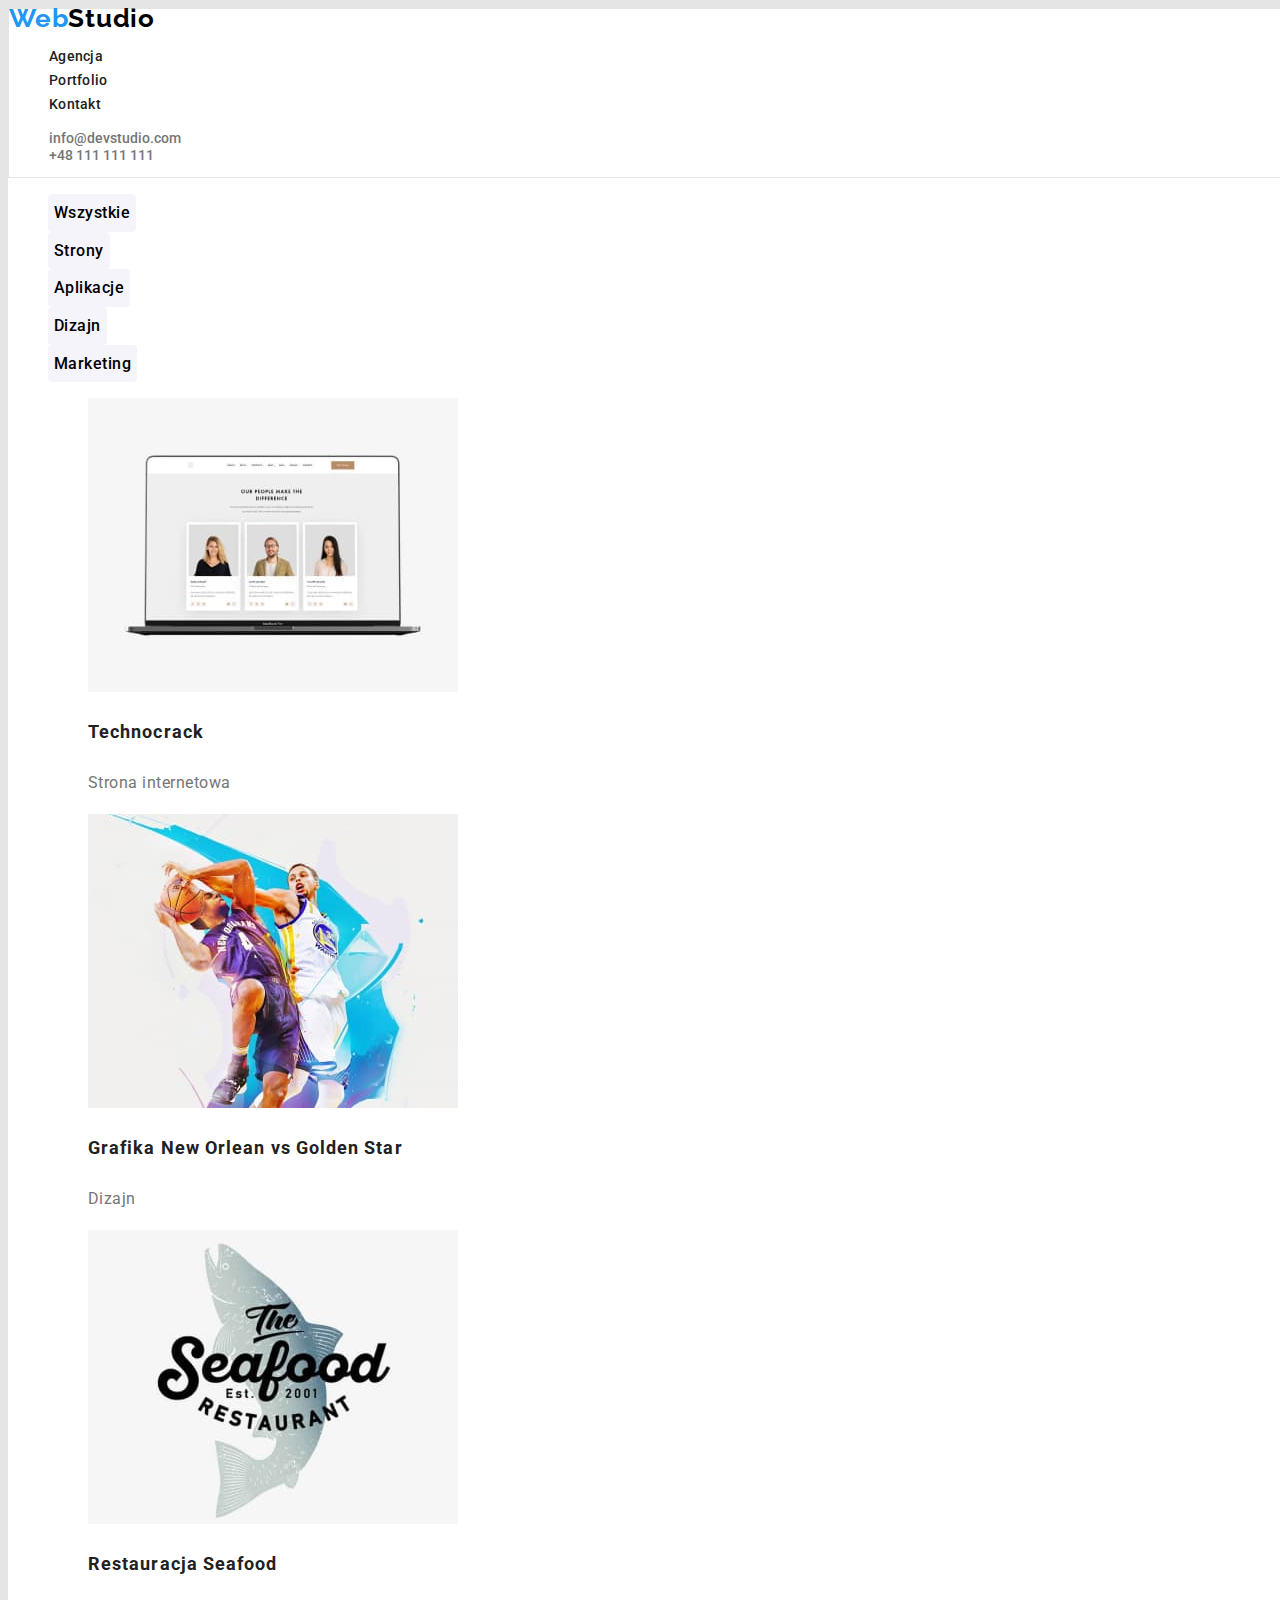
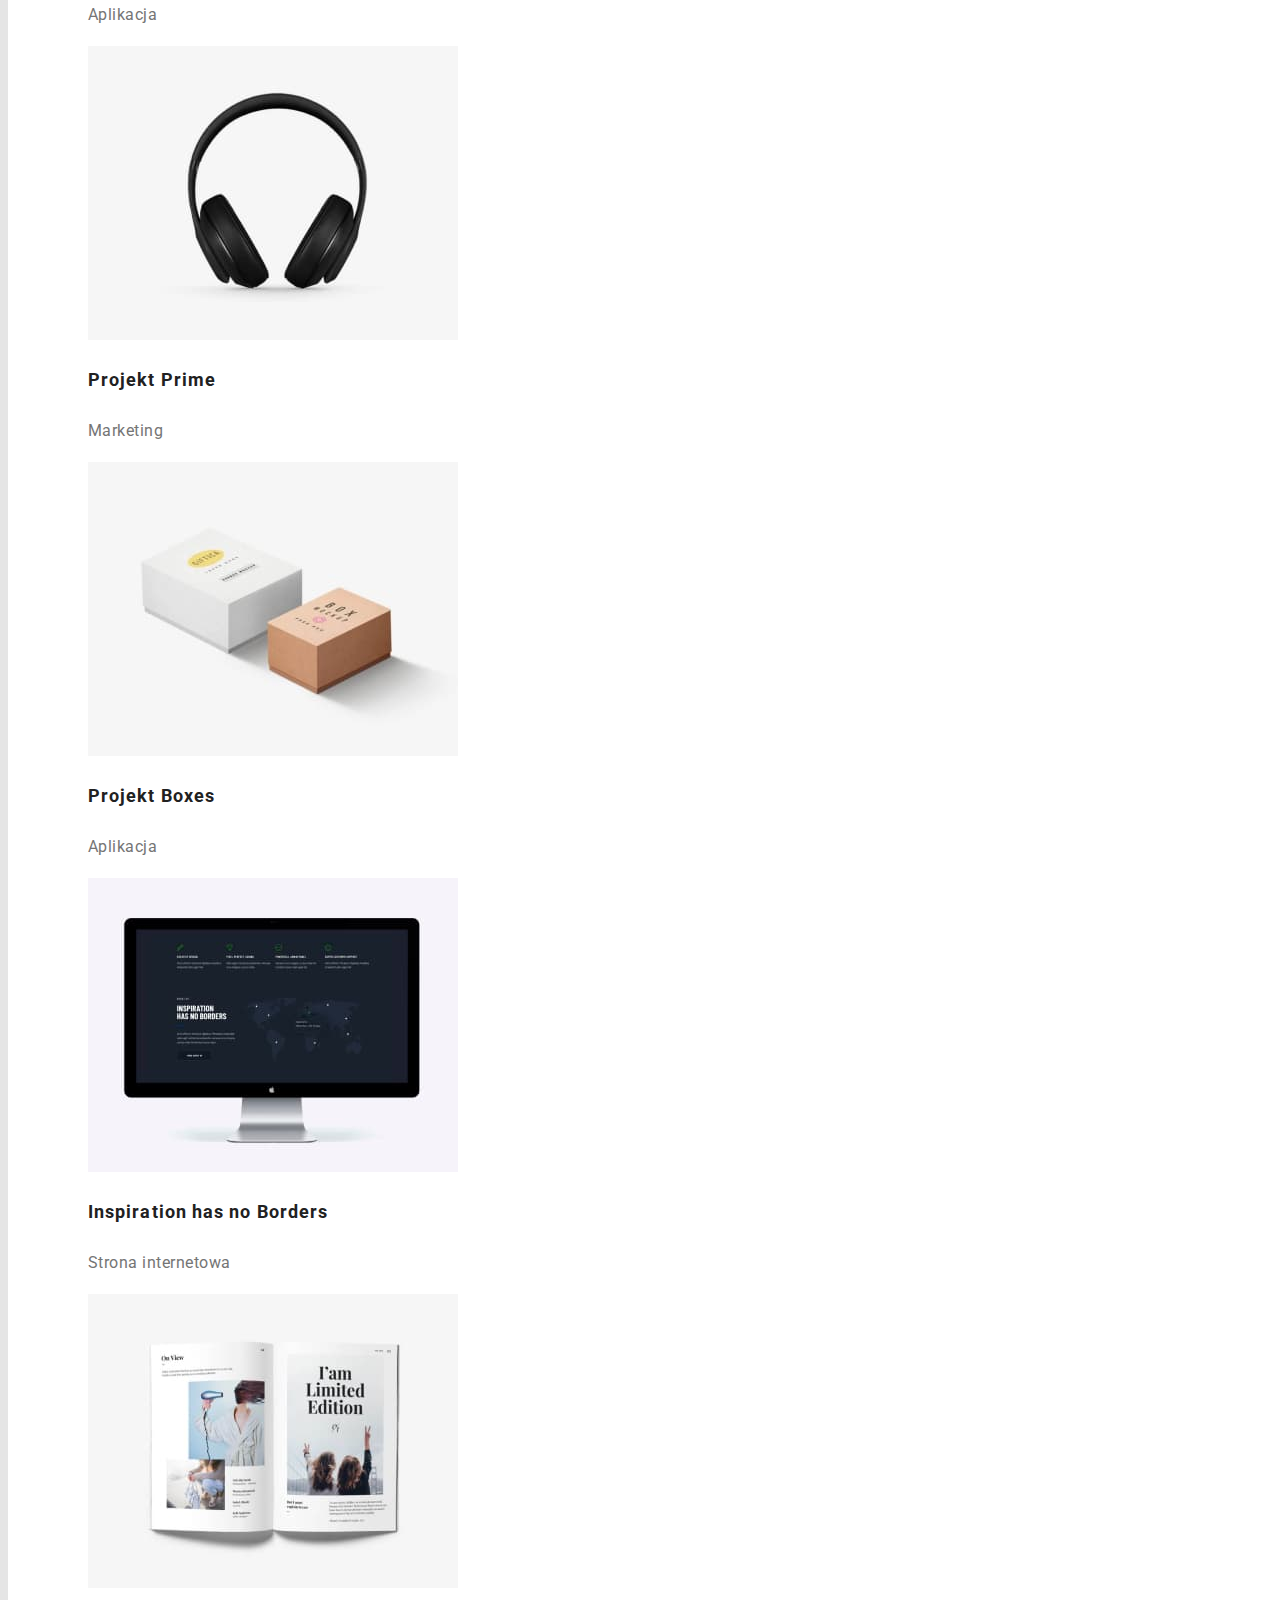
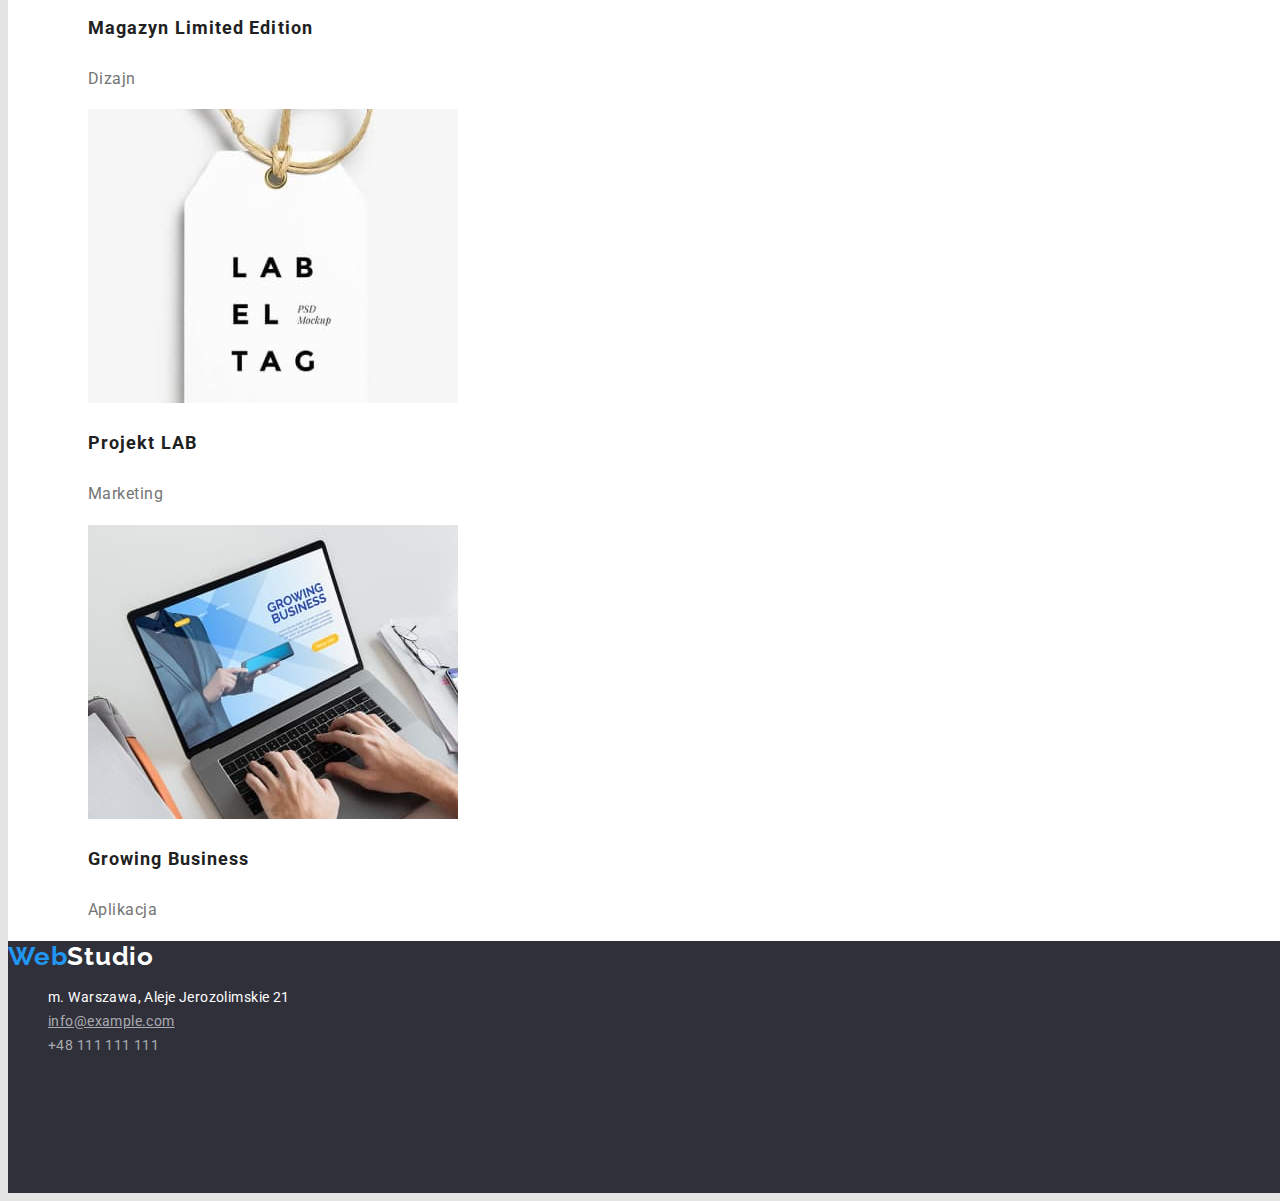
==== portfolio.html @ 2ff3df64 "copied files" ====
<!DOCTYPE html>
<html lang="pl">
  <head>
    <meta charset="UTF-8" />
    <meta http-equiv="X-UA-Compatible" content="IE=edge" />
    <meta name="viewport" content="width=device-width, initial-scale=1.0" />
    <title>Portfolio</title>
    <link rel="stylesheet" href="css/styles.css" />
    <link rel="preconnect" href="https://fonts.googleapis.com" />
    <link rel="preconnect" href="https://fonts.gstatic.com" crossorigin />
    <link
      href="https://fonts.googleapis.com/css2?family=Raleway:wght@700&family=Roboto:wght@400;500;700;900&display=swap"
      rel="stylesheet"
    />

    <body>
      <div class="wrapper">
        <header class="top-nav">
          <a class="logo" href="index.html"><span class="logo-first-letters">Web</span>Studio</a>
          <nav>
            <ul class="menu">
              <li><a href="#">Agencja</a></li>
              <li><a href="#">Portfolio</a></li>
              <li><a href="#">Kontakt</a></li>
            </ul>
          </nav>
          <ul class="contacts">
            <li>
              <a href="mailto:info@devstudio.com" target="_blank">info@devstudio.com</a>
            </li>
            <li>
              <a href="tel:+48111111111" target="_blank">+48 111 111 111</a>
            </li>
          </ul>
        </header>

        <main>
          <section class="container">
            <ul class="buttons-portfolio">
              <li>
                <button class="button-item" type="button">Wszystkie</button>
              </li>
              <li>
                <button class="button-item" type="button">Strony</button>
              </li>
              <li>
                <button class="button-item" type="button">Aplikacje</button>
              </li>
              <li>
                <button class="button-item" type="button">Dizajn</button>
              </li>
              <li>
                <button class="button-item" type="button">Marketing</button>
              </li>
            </ul>

            <ul class="images-portfolio">
              <li>
                <figure>
                  <img src="images/pic1.jpg" width="370" height="294" alt="" />
                  <figcaption class="images-description">
                    <h3>Technocrack</h3>
                    <span>Strona internetowa</span>
                  </figcaption>
                </figure>
              </li>
              <li>
                <figure>
                  <img src="images/pic2.jpg" width="370" height="294" alt="" />
                  <figcaption>
                    <h3>Grafika New Orlean vs Golden Star</h3>
                    <span>Dizajn</span>
                  </figcaption>
                </figure>
              </li>
              <li>
                <figure>
                  <img src="images/pic3.jpg" width="370" height="294" alt="" />
                  <figcaption>
                    <h3>Restauracja Seafood</h3>
                    <span>Aplikacja</span>
                  </figcaption>
                </figure>
              </li>
              <li>
                <figure>
                  <img src="images/pic4.jpg" width="370" height="294" alt="" />
                  <figcaption>
                    <h3>Projekt Prime</h3>
                    <span>Marketing</span>
                  </figcaption>
                </figure>
              </li>
              <li>
                <figure>
                  <img src="images/pic5.jpg" width="370" height="294" alt="" />
                  <figcaption>
                    <h3>Projekt Boxes</h3>
                    <span>Aplikacja</span>
                  </figcaption>
                </figure>
              </li>
              <li>
                <figure>
                  <img src="images/pic6.jpg" width="370" height="294" alt="" />
                  <figcaption>
                    <h3>Inspiration has no Borders</h3>
                    <span>Strona internetowa</span>
                  </figcaption>
                </figure>
              </li>
              <li>
                <figure>
                  <img src="images/pic7.jpg" width="370" height="294" alt="" />
                  <figcaption>
                    <h3>Magazyn Limited Edition</h3>
                    <span>Dizajn</span>
                  </figcaption>
                </figure>
              </li>
              <li>
                <figure>
                  <img src="images/pic8.jpg" width="370" height="294" alt="" />
                  <figcaption>
                    <h3>Projekt LAB</h3>
                    <span>Marketing</span>
                  </figcaption>
                </figure>
              </li>
              <li>
                <figure>
                  <img src="images/pic9.jpg" width="370" height="294" alt="" />
                  <figcaption>
                    <h3>Growing Business</h3>
                    <span>Aplikacja</span>
                  </figcaption>
                </figure>
              </li>
            </ul>
          </section>
          <footer class="footer">
            <a class="logo-footer" href="#"><span class="logo-first-letters">Web</span>Studio</a>

            <address>
              <ul class="footer-address">
                <li class="first-item">
                  <a
                    href="https://www.google.pl/maps/place/al.+Jerozolimskie+21,+00-508+Warszawa/@52.2305286,21.013843,17z/data=!3m1!4b1!4m5!3m4!1s0x471eccf3e52bee23:0xc5163bc7ec8d4437!8m2!3d52.2305286!4d21.0160317
     "
                    target="_blank"
                    >m. Warszawa, Aleje Jerozolimskie 21</a
                  >
                </li>

                <li class="second-item">
                  <a href="mailto:info@example.com" target="_blank">info@example.com</a>
                </li>
                <li class="third-item">
                  <a href="tel:+48111111111" target="_blank">+48 111 111 111</a>
                </li>
              </ul>
            </address>
          </footer>
        </main>
      </div>
    </body>
  </head>
</html>
---- css/styles.css ----
:root {
  --white: #ffffff;
  --bright: #f5f4fa;
  --black: #000000;
  --veryDark: #212121;
  --blue: #2196f3;
  --lightGray: #e5e5e5;
  --gray: #757575;
  --darkGray: #2f303a;
}
body {
  font-family: 'Roboto', sans-serif;
  background-color: var(--lightGray);
  color: var(--veryDark);
}
.wrapper {
  width: 1600px;
  background-color: var(--white);
  margin: auto;
}

.top-nav {
  background-color: var(--white);

  border: 1px solid var(--lightGray);
}
.top-nav > a {
  text-decoration: none;
}

.logo {
  font-family: 'Raleway';
  color: var(--black);
  font-weight: 700;
  font-size: 26px;
  line-height: 0.72;
  letter-spacing: 0.03em;
}
.logo:hover {
  color: var(--blue);
}
.logo-first-letters {
  color: var(--blue);
}

.menu {
  list-style-type: none;

  font-size: 14px;
  font-weight: 500;
  line-height: 1.7;
  letter-spacing: 0.02em;
}

.menu > li > a {
  color: inherit;
  text-decoration: none;
  line-height: 1.17;
}
.menu > li > a:hover {
  color: var(--blue);
}
.menu > li > a:focus {
  color: var(--blue);
}

.contacts {
  list-style-type: none;

  font-size: 14px;
  font-weight: 500;
  color: var(--gray);
}

.contacts > li > a {
  text-decoration: none;
  color: var(--gray);
  line-height: 1.17;
}
.contacts > li > a:hover {
  color: var(--blue);
}
.contacts > li > a:focus {
  color: var(--blue);
}
.big-title {
  width: 1600px;
  height: 600px;

  background: var(--darkGray);
}

.title {
  width: 696px;
  height: 120px;
  color: var(--white);

  font-size: 44px;
  letter-spacing: 6px;
  line-height: 1.36;
}
.button {
  width: 200px;
  height: 50px;

  font-size: 16px;
  line-height: 1.87;

  box-shadow: 0px 4px 4px rgba(0, 0, 0, 0.15);
  border-radius: 4px;
}
.button:hover {
  cursor: pointer;
  background: var(--blue);
}
.button:focus {
  background-color: var(--blue);
}
.description-studio {
  width: 1170px;
}
.description-list {
  list-style-type: none;
  letter-spacing: 0.03em;
}
.description-list > li > h4 {
  font-weight: 700;
  font-size: 14px;
  line-height: 1.14;

  text-transform: uppercase;

  color: var(--veryDark);
}
.description-list > li > p {
  font-size: 14px;
  line-height: 1.7;

  letter-spacing: 0.03em;
  color: var(--gray);
}
.our-job {
  width: 1170px;
}
.small-title {
  font-weight: 700;
  font-size: 36px;
  line-height: 1.16;

  letter-spacing: 0.03em;
}

.images-studio-top {
  list-style-type: none;
}

.team {
  background: var(--bright);
}
.last-title {
  font-weight: 700;
  font-size: 36px;
  line-height: 1.16;

  letter-spacing: 0.03em;
}

.worker-list {
  list-style-type: none;
}

.worker-list h3 {
  font-weight: 500;
  font-size: 16px;
  line-height: 1.18;

  letter-spacing: 0.03em;

  color: var(--darkGray);
}

.worker-list p {
  font-size: 16px;
  line-height: 1.18;

  letter-spacing: 0.03em;

  color: var(--gray);
}

.footer {
  width: 1600px;
  height: 252px;

  background: var(--darkGray);
}

.footer a:hover {
  color: var(--blue);
}

.logo-footer {
  font-family: 'Raleway';
  color: var(--white);
  font-weight: 700;
  font-size: 26px;
  line-height: 1.19;
  letter-spacing: 0.03em;
}
.footer .logo-footer {
  text-decoration: none;
}
.logo-footer:hover {
  color: var(--blue);
}
.logo-footer:focus {
  color: var(--blue);
}
.footer-address {
  list-style-type: none;

  font-size: 14px;

  line-height: 1.7;
}
.footer-address > .first-item > a {
  text-decoration: none;
  color: var(--white);

  font-style: normal;
  letter-spacing: 0.03em;
  line-height: 1.7;
}
.footer-address a:hover {
  /*nie rozumiem dlaczego hover nie stosuje sie wszystkich elementów adresu w stopce*/
  color: var(--blue);
}
.footer-address a:focus {
  /*i tak samo focus*/
  color: var(--blue);
}
.footer-address > .second-item > a {
  text-decoration-line: underline;
  letter-spacing: 0.03em;
  font-style: normal;
  color: rgba(255, 255, 255, 0.6);
  line-height: 1.7;
}
.footer-address a:hover {
  /*muszę tu dopisć kolejny hover bo inaczej nie działa podswietlenie info@example.com*/
  color: var(--blue);
}
.footer-address a:focus {
  color: var(--blue);
}
.footer-address > .third-item > a {
  text-decoration: none;
  font-style: normal;
  color: rgba(255, 255, 255, 0.6);
  letter-spacing: 0.03em;
  line-height: 1.7;
}
.footer-address a:hover {
  /*a bez tego nr tel*/
  color: var(--blue);
}
.footer-address a:focus {
  color: var(--blue);
}
.container {
  width: 1170px;
}

.buttons-portfolio {
  list-style-type: none;
}
.button-item {
  padding: 6px;
  border: none;
  background: var(--bright);
  border-radius: 4px;

  font-family: 'Roboto';

  font-weight: 500;
  font-size: 16px;
  line-height: 1.6;
  letter-spacing: 0.03em;
}
.button-item:hover {
  cursor: pointer;
  background-color: var(--blue);
}
.button-item:focus {
  background-color: var(--blue);
}
.images-portfolio {
  list-style-type: none;
}
.images-portfolio h3 {
  font-weight: 700;
  font-size: 18px;
  line-height: 2;

  letter-spacing: 0.06em;
}

.images-portfolio span {
  font-size: 16px;
  line-height: 1.87;

  letter-spacing: 0.03em;

  color: var(--gray);
}
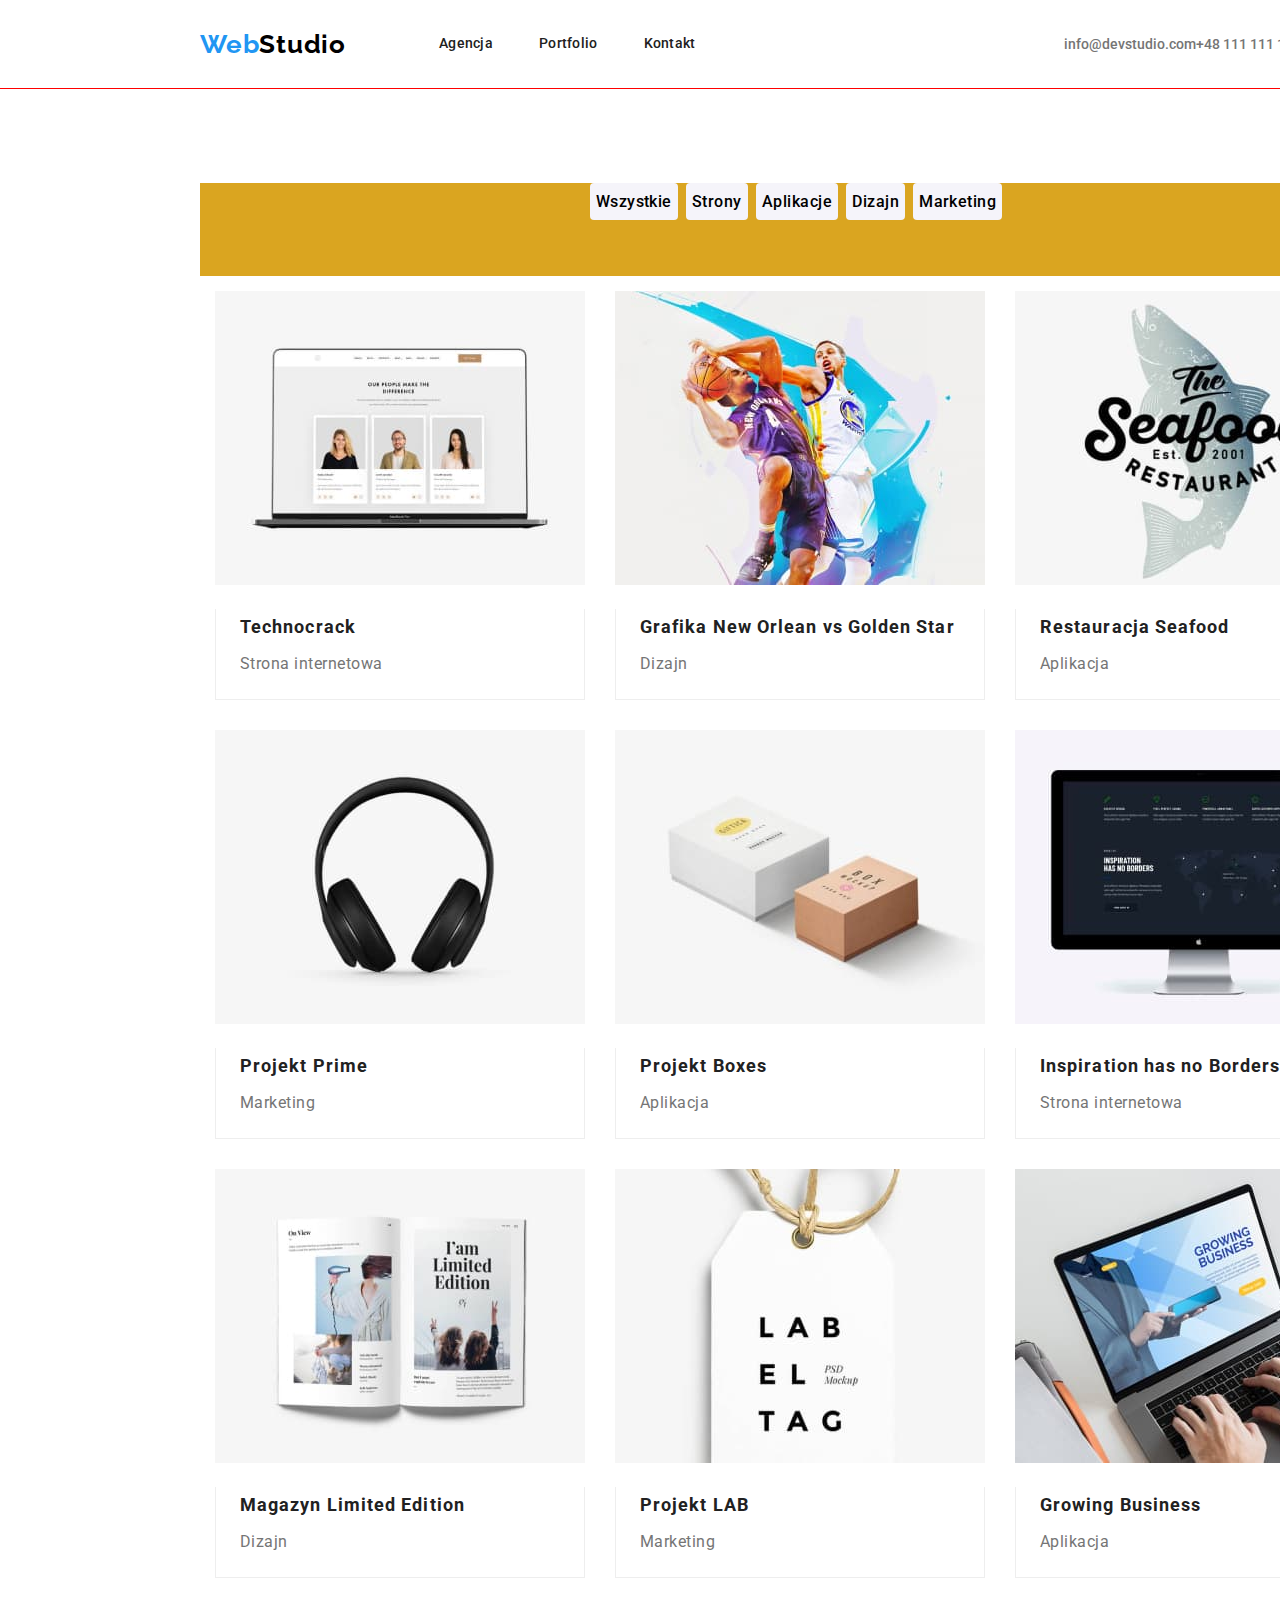
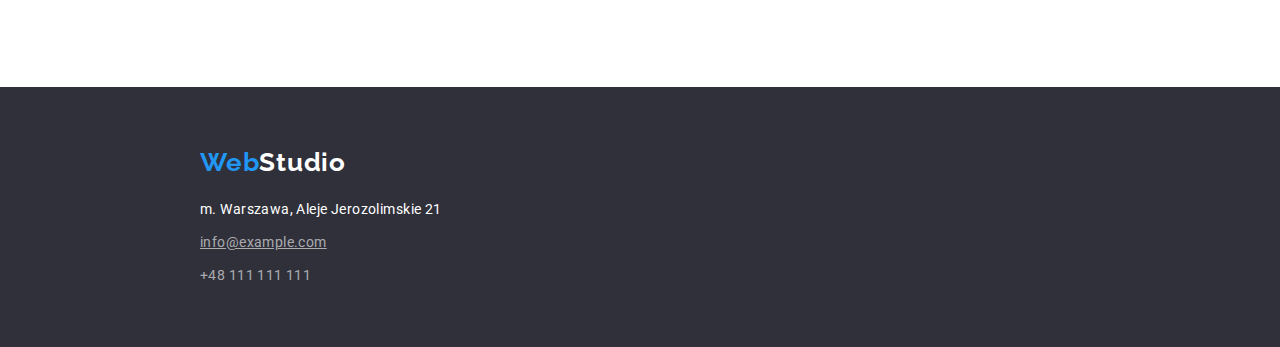
==== commit 72e1225a: "css update" ====
--- a/portfolio.html
+++ b/portfolio.html
@@ -5,6 +5,15 @@
     <meta http-equiv="X-UA-Compatible" content="IE=edge" />
     <meta name="viewport" content="width=device-width, initial-scale=1.0" />
     <title>Portfolio</title>
+    <!--!modern-normalize-->
+    <link
+      rel="stylesheet"
+      href="https://cdnjs.cloudflare.com/ajax/libs/modern-normalize/1.1.0/modern-normalize.min.css"
+      integrity="sha512-wpPYUAdjBVSE4KJnH1VR1HeZfpl1ub8YT/NKx4PuQ5NmX2tKuGu6U/JRp5y+Y8XG2tV+wKQpNHVUX03MfMFn9Q=="
+      crossorigin="anonymous"
+      referrerpolicy="no-referrer"
+    />
+    <!--modern-normalize-->
     <link rel="stylesheet" href="css/styles.css" />
     <link rel="preconnect" href="https://fonts.googleapis.com" />
     <link rel="preconnect" href="https://fonts.gstatic.com" crossorigin />
@@ -16,129 +25,139 @@
     <body>
       <div class="wrapper">
         <header class="top-nav">
-          <a class="logo" href="index.html"><span class="logo-first-letters">Web</span>Studio</a>
-          <nav>
-            <ul class="menu">
-              <li><a href="#">Agencja</a></li>
-              <li><a href="#">Portfolio</a></li>
-              <li><a href="#">Kontakt</a></li>
-            </ul>
-          </nav>
-          <ul class="contacts">
-            <li>
-              <a href="mailto:info@devstudio.com" target="_blank">info@devstudio.com</a>
-            </li>
-            <li>
-              <a href="tel:+48111111111" target="_blank">+48 111 111 111</a>
-            </li>
-          </ul>
+          <div class="container" style="background-color: var(--white)">
+            <div class="top-box">
+              <a class="logo" href="index.html"
+                ><span class="logo-first-letters">Web</span>Studio</a
+              >
+              <nav>
+                <ul class="menu">
+                  <li><a href="#">Agencja</a></li>
+                  <li><a href="#">Portfolio</a></li>
+                  <li><a href="#">Kontakt</a></li>
+                </ul>
+              </nav>
+              <ul class="contacts">
+                <li>
+                  <a href="mailto:info@devstudio.com" target="_blank">info@devstudio.com</a>
+                </li>
+                <li>
+                  <a href="tel:+48111111111" target="_blank">+48 111 111 111</a>
+                </li>
+              </ul>
+            </div>
+          </div>
         </header>
 
         <main>
-          <section class="container">
-            <ul class="buttons-portfolio">
-              <li>
-                <button class="button-item" type="button">Wszystkie</button>
-              </li>
-              <li>
-                <button class="button-item" type="button">Strony</button>
-              </li>
-              <li>
-                <button class="button-item" type="button">Aplikacje</button>
-              </li>
-              <li>
-                <button class="button-item" type="button">Dizajn</button>
-              </li>
-              <li>
-                <button class="button-item" type="button">Marketing</button>
-              </li>
-            </ul>
+          <section class="section">
+            <div class="container">
+              <ul class="buttons-portfolio">
+                <li>
+                  <button class="button-item" type="button">Wszystkie</button>
+                </li>
+                <li>
+                  <button class="button-item" type="button">Strony</button>
+                </li>
+                <li>
+                  <button class="button-item" type="button">Aplikacje</button>
+                </li>
+                <li>
+                  <button class="button-item" type="button">Dizajn</button>
+                </li>
+                <li>
+                  <button class="button-item" type="button">Marketing</button>
+                </li>
+              </ul>
 
-            <ul class="images-portfolio">
-              <li>
-                <figure>
-                  <img src="images/pic1.jpg" width="370" height="294" alt="" />
-                  <figcaption class="images-description">
-                    <h3>Technocrack</h3>
-                    <span>Strona internetowa</span>
-                  </figcaption>
-                </figure>
-              </li>
-              <li>
-                <figure>
-                  <img src="images/pic2.jpg" width="370" height="294" alt="" />
-                  <figcaption>
-                    <h3>Grafika New Orlean vs Golden Star</h3>
-                    <span>Dizajn</span>
-                  </figcaption>
-                </figure>
-              </li>
-              <li>
-                <figure>
-                  <img src="images/pic3.jpg" width="370" height="294" alt="" />
-                  <figcaption>
-                    <h3>Restauracja Seafood</h3>
-                    <span>Aplikacja</span>
-                  </figcaption>
-                </figure>
-              </li>
-              <li>
-                <figure>
-                  <img src="images/pic4.jpg" width="370" height="294" alt="" />
-                  <figcaption>
-                    <h3>Projekt Prime</h3>
-                    <span>Marketing</span>
-                  </figcaption>
-                </figure>
-              </li>
-              <li>
-                <figure>
-                  <img src="images/pic5.jpg" width="370" height="294" alt="" />
-                  <figcaption>
-                    <h3>Projekt Boxes</h3>
-                    <span>Aplikacja</span>
-                  </figcaption>
-                </figure>
-              </li>
-              <li>
-                <figure>
-                  <img src="images/pic6.jpg" width="370" height="294" alt="" />
-                  <figcaption>
-                    <h3>Inspiration has no Borders</h3>
-                    <span>Strona internetowa</span>
-                  </figcaption>
-                </figure>
-              </li>
-              <li>
-                <figure>
-                  <img src="images/pic7.jpg" width="370" height="294" alt="" />
-                  <figcaption>
-                    <h3>Magazyn Limited Edition</h3>
-                    <span>Dizajn</span>
-                  </figcaption>
-                </figure>
-              </li>
-              <li>
-                <figure>
-                  <img src="images/pic8.jpg" width="370" height="294" alt="" />
-                  <figcaption>
-                    <h3>Projekt LAB</h3>
-                    <span>Marketing</span>
-                  </figcaption>
-                </figure>
-              </li>
-              <li>
-                <figure>
-                  <img src="images/pic9.jpg" width="370" height="294" alt="" />
-                  <figcaption>
-                    <h3>Growing Business</h3>
-                    <span>Aplikacja</span>
-                  </figcaption>
-                </figure>
-              </li>
-            </ul>
+              <ul class="images-portfolio">
+                <li class="portfolio-item">
+                  <figure>
+                    <img src="images/pic1.jpg" width="370" height="294" alt="" />
+                    <figcaption class="images-description">
+                      <h3>Technocrack</h3>
+                      <span>Strona internetowa</span>
+                    </figcaption>
+                  </figure>
+                </li>
+                <li class="portfolio-item">
+                  <figure>
+                    <img src="images/pic2.jpg" width="370" height="294" alt="" />
+                    <figcaption class="images-description">
+                      <h3>Grafika New Orlean vs Golden Star</h3>
+                      <span>Dizajn</span>
+                    </figcaption>
+                  </figure>
+                </li>
+                <li class="portfolio-item">
+                  <figure>
+                    <img src="images/pic3.jpg" width="370" height="294" alt="" />
+                    <figcaption class="images-description">
+                      <h3>Restauracja Seafood</h3>
+                      <span>Aplikacja</span>
+                    </figcaption>
+                  </figure>
+                </li>
+                <li class="portfolio-item">
+                  <figure>
+                    <img src="images/pic4.jpg" width="370" height="294" alt="" />
+                    <figcaption class="images-description">
+                      <h3>Projekt Prime</h3>
+                      <span>Marketing</span>
+                    </figcaption>
+                  </figure>
+                </li>
+                <li class="portfolio-item">
+                  <figure>
+                    <img src="images/pic5.jpg" width="370" height="294" alt="" />
+                    <figcaption class="images-description">
+                      <h3>Projekt Boxes</h3>
+                      <span>Aplikacja</span>
+                    </figcaption>
+                  </figure>
+                </li>
+                <li class="portfolio-item">
+                  <figure>
+                    <img src="images/pic6.jpg" width="370" height="294" alt="" />
+                    <figcaption class="images-description">
+                      <h3>Inspiration has no Borders</h3>
+                      <span>Strona internetowa</span>
+                    </figcaption>
+                  </figure>
+                </li>
+                <li class="portfolio-item">
+                  <figure>
+                    <img src="images/pic7.jpg" width="370" height="294" alt="" />
+                    <figcaption class="images-description">
+                      <h3>Magazyn Limited Edition</h3>
+                      <span>Dizajn</span>
+                    </figcaption>
+                  </figure>
+                </li>
+                <li class="portfolio-item">
+                  <figure>
+                    <img src="images/pic8.jpg" width="370" height="294" alt="" />
+                    <figcaption class="images-description">
+                      <h3>Projekt LAB</h3>
+                      <span>Marketing</span>
+                    </figcaption>
+                  </figure>
+                </li>
+                <li class="portfolio-item">
+                  <figure>
+                    <img src="images/pic9.jpg" width="370" height="294" alt="" />
+                    <figcaption class="images-description">
+                      <h3>Growing Business</h3>
+                      <span>Aplikacja</span>
+                    </figcaption>
+                  </figure>
+                </li>
+              </ul>
+            </div>
           </section>
-          <footer class="footer">
+        </main>
+        <footer class="footer">
+          <div class="container" style="background-color: var(--darkGray)">
             <a class="logo-footer" href="#"><span class="logo-first-letters">Web</span>Studio</a>
 
             <address>
@@ -160,8 +179,8 @@
                 </li>
               </ul>
             </address>
-          </footer>
-        </main>
+          </div>
+        </footer>
       </div>
     </body>
   </head>
--- a/css/styles.css
+++ b/css/styles.css
@@ -1,3 +1,9 @@
+* {
+  margin: 0;
+  padding: 0;
+  box-sizing: border-box;
+}
+
 :root {
   --white: #ffffff;
   --bright: #f5f4fa;
@@ -18,13 +24,25 @@
   background-color: var(--white);
   margin: auto;
 }
-
+.container {
+  width: 1200px;
+  margin: auto;
+  background-color: goldenrod;
+}
+.section {
+  padding-top: 94px;
+  padding-bottom: 94px;
+}
 .top-nav {
   background-color: var(--white);
 
-  border: 1px solid var(--lightGray);
-}
-.top-nav > a {
+  border-bottom: 1px solid red; /*zmienic kolor*/
+  width: 1600px;
+}
+.top-box {
+  display: flex;
+}
+.container a {
   text-decoration: none;
 }
 
@@ -35,6 +53,8 @@
   font-size: 26px;
   line-height: 0.72;
   letter-spacing: 0.03em;
+  display: flex;
+  align-items: center;
 }
 .logo:hover {
   color: var(--blue);
@@ -45,13 +65,19 @@
 
 .menu {
   list-style-type: none;
-
+  padding-top: 32px;
+  padding-bottom: 32px;
   font-size: 14px;
   font-weight: 500;
   line-height: 1.7;
   letter-spacing: 0.02em;
-}
-
+  display: flex;
+  width: 254px;
+  margin-left: 93px;
+}
+.menu li {
+  margin-right: 46px;
+}
 .menu > li > a {
   color: inherit;
   text-decoration: none;
@@ -66,10 +92,16 @@
 
 .contacts {
   list-style-type: none;
-
+  display: flex;
+  margin-left: 371px;
   font-size: 14px;
   font-weight: 500;
   color: var(--gray);
+  align-items: center;
+}
+
+.list-item-address:first-child {
+  margin-right: 50px;
 }
 
 .contacts > li > a {
@@ -86,8 +118,12 @@
 .big-title {
   width: 1600px;
   height: 600px;
-
+  display: flex;
   background: var(--darkGray);
+  align-items: center;
+  justify-content: center;
+  flex-direction: column;
+  text-align: center;
 }
 
 .title {
@@ -101,8 +137,8 @@
 }
 .button {
   width: 200px;
-  height: 50px;
-
+  padding: 10px 41px 10px 42px;
+  margin-top: 30px;
   font-size: 16px;
   line-height: 1.87;
 
@@ -116,44 +152,62 @@
 .button:focus {
   background-color: var(--blue);
 }
-.description-studio {
+
+.description-list {
+  list-style-type: none;
+  letter-spacing: 0.03em;
+  display: flex;
+
   width: 1170px;
-}
-.description-list {
-  list-style-type: none;
-  letter-spacing: 0.03em;
-}
-.description-list > li > h4 {
+
+  margin-left: 215px;
+  padding: 0;
+}
+.description-list li {
+  width: 270px;
+  margin-right: 30px;
+}
+
+.description-list h4 {
   font-weight: 700;
   font-size: 14px;
   line-height: 1.14;
-
+  width: 270px;
   text-transform: uppercase;
-
+  margin-top: 0;
   color: var(--veryDark);
 }
-.description-list > li > p {
+
+.description-list p {
   font-size: 14px;
   line-height: 1.7;
-
+  margin-top: 10px;
   letter-spacing: 0.03em;
   color: var(--gray);
 }
-.our-job {
-  width: 1170px;
-}
+
 .small-title {
   font-weight: 700;
   font-size: 36px;
   line-height: 1.16;
-
-  letter-spacing: 0.03em;
+  text-align: left;
+  letter-spacing: 0.03em;
+
+  margin-left: 624px;
 }
 
 .images-studio-top {
   list-style-type: none;
-}
-
+  display: flex;
+  margin-top: 50px;
+  margin-left: 215px;
+
+  width: 1170px;
+  padding: 0;
+}
+.images-studio-top li {
+  padding-right: 30px;
+}
 .team {
   background: var(--bright);
 }
@@ -163,36 +217,48 @@
   line-height: 1.16;
 
   letter-spacing: 0.03em;
+
+  text-align: center;
 }
 
 .worker-list {
   list-style-type: none;
-}
-
+  margin-top: 50px;
+  display: flex;
+  padding-left: 0px;
+  justify-content: space-between;
+}
+.list-item {
+  background-color: var(--white);
+  border-bottom-right-radius: 4px;
+  border-bottom-left-radius: 4px;
+  box-shadow: 0px 2px 2px rgba(0, 0, 0, 0.2); /*dopracować cien*/
+}
 .worker-list h3 {
   font-weight: 500;
   font-size: 16px;
   line-height: 1.18;
-
-  letter-spacing: 0.03em;
-
+  margin-top: 30px;
+  letter-spacing: 0.03em;
+  text-align: center;
   color: var(--darkGray);
 }
 
 .worker-list p {
   font-size: 16px;
   line-height: 1.18;
-
-  letter-spacing: 0.03em;
-
+  margin-top: 10px;
+  letter-spacing: 0.03em;
+  text-align: center;
   color: var(--gray);
+  padding-bottom: 30px;
 }
 
 .footer {
   width: 1600px;
-  height: 252px;
 
   background: var(--darkGray);
+  margin: 0 auto;
 }
 
 .footer a:hover {
@@ -206,6 +272,9 @@
   font-size: 26px;
   line-height: 1.19;
   letter-spacing: 0.03em;
+  padding-top: 60px;
+  display: inline-block;
+  /*ustawic padding top*/
 }
 .footer .logo-footer {
   text-decoration: none;
@@ -218,10 +287,17 @@
 }
 .footer-address {
   list-style-type: none;
-
+  padding-left: 0px;
   font-size: 14px;
-
-  line-height: 1.7;
+  margin-top: 20px;
+  line-height: 1.7;
+  padding-bottom: 60px;
+}
+.footer-address .first-item {
+  margin-bottom: 9px;
+}
+.footer-address .second-item {
+  margin-bottom: 9px;
 }
 .footer-address > .first-item > a {
   text-decoration: none;
@@ -253,6 +329,7 @@
 .footer-address a:focus {
   color: var(--blue);
 }
+
 .footer-address > .third-item > a {
   text-decoration: none;
   font-style: normal;
@@ -267,19 +344,18 @@
 .footer-address a:focus {
   color: var(--blue);
 }
-.container {
-  width: 1170px;
-}
 
 .buttons-portfolio {
   list-style-type: none;
+  display: flex;
+  justify-content: center;
 }
 .button-item {
   padding: 6px;
   border: none;
   background: var(--bright);
   border-radius: 4px;
-
+  margin-right: 8px;
   font-family: 'Roboto';
 
   font-weight: 500;
@@ -296,20 +372,37 @@
 }
 .images-portfolio {
   list-style-type: none;
+  margin-top: 56px;
+
+  display: flex;
+  flex-wrap: wrap;
+  gap: 30px;
+  padding: 15px;
+
+  background-color: white;
+}
+.portfolio-item {
+  border-bottom: 1px solid #eeeeee;
 }
 .images-portfolio h3 {
   font-weight: 700;
   font-size: 18px;
   line-height: 2;
-
+  margin-top: 20px;
   letter-spacing: 0.06em;
 }
 
 .images-portfolio span {
   font-size: 16px;
   line-height: 1.87;
-
-  letter-spacing: 0.03em;
-
+  padding-bottom: 20px;
+  margin-top: 4px;
+  letter-spacing: 0.03em;
+  display: inline-block;
   color: var(--gray);
 }
+.images-description {
+  border-right: 1px solid #eeeeee;
+  border-left: 1px solid #eeeeee;
+  padding-left: 24px;
+}
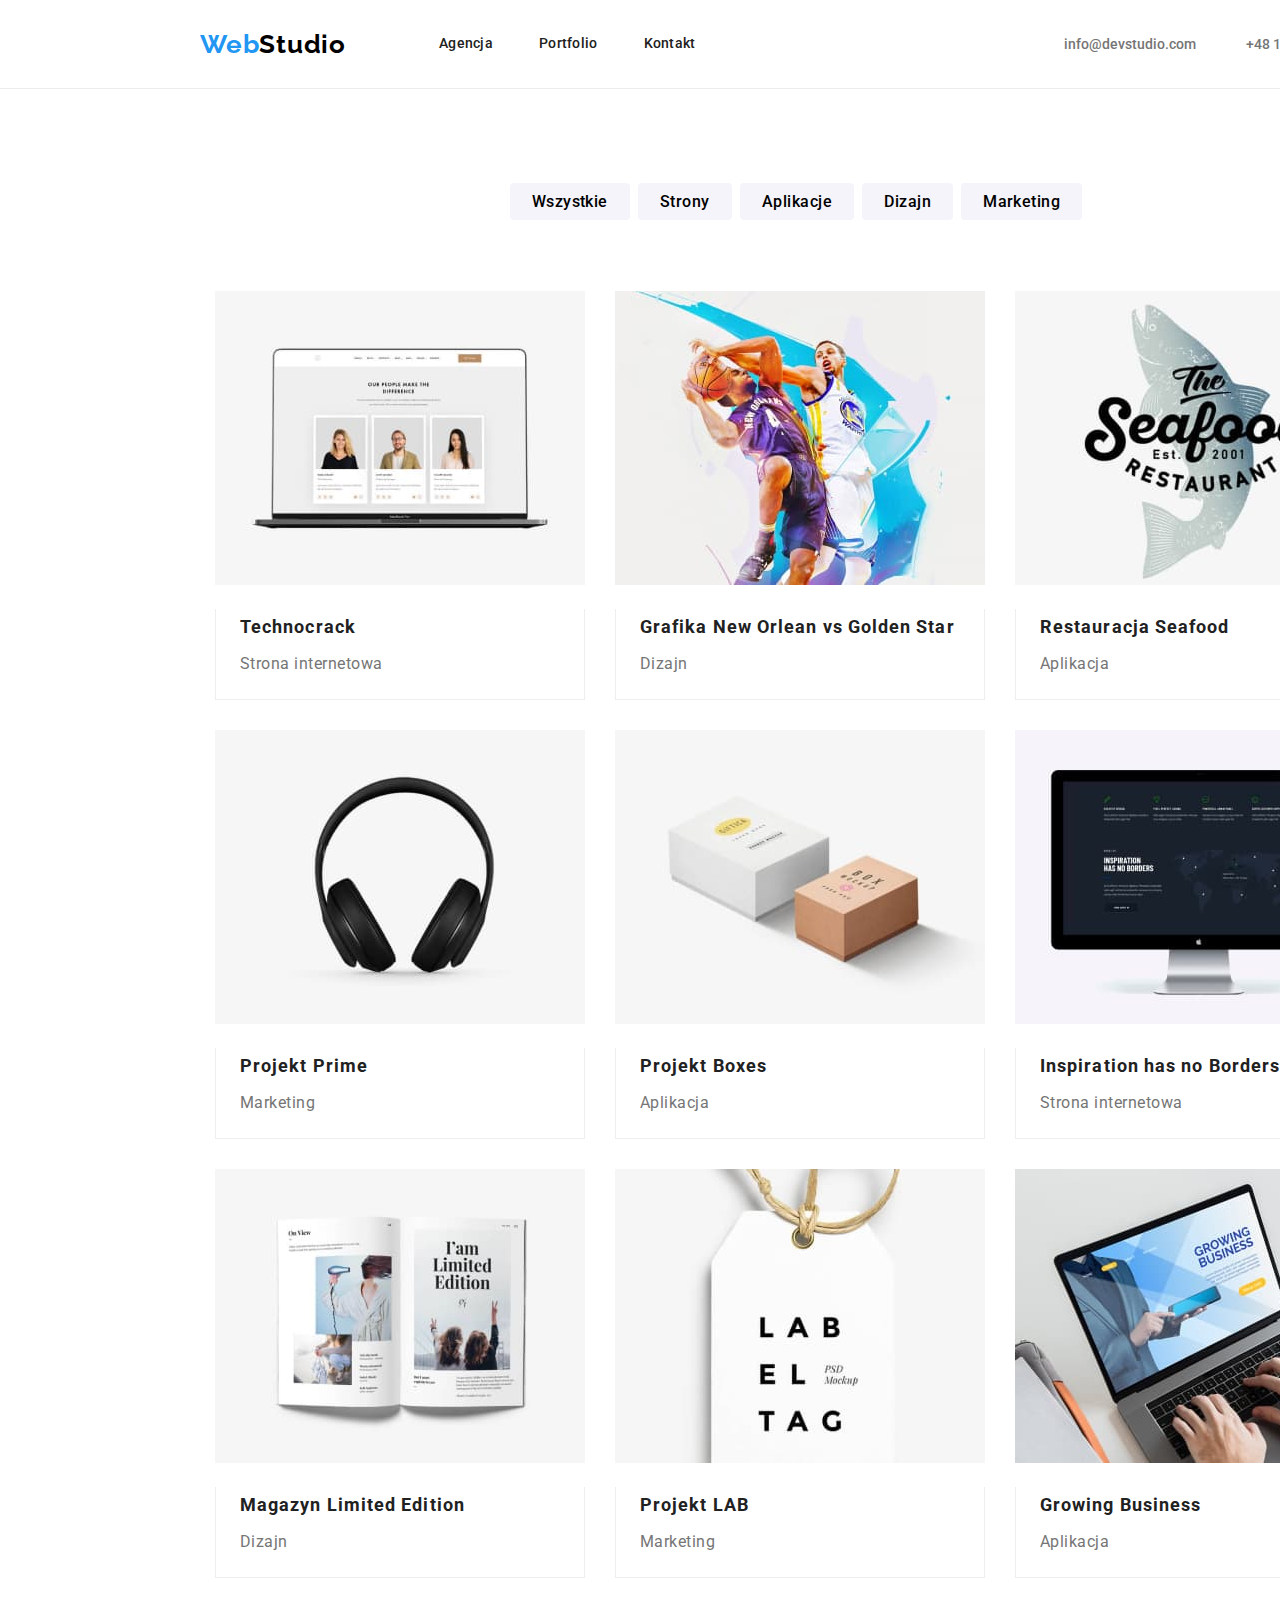
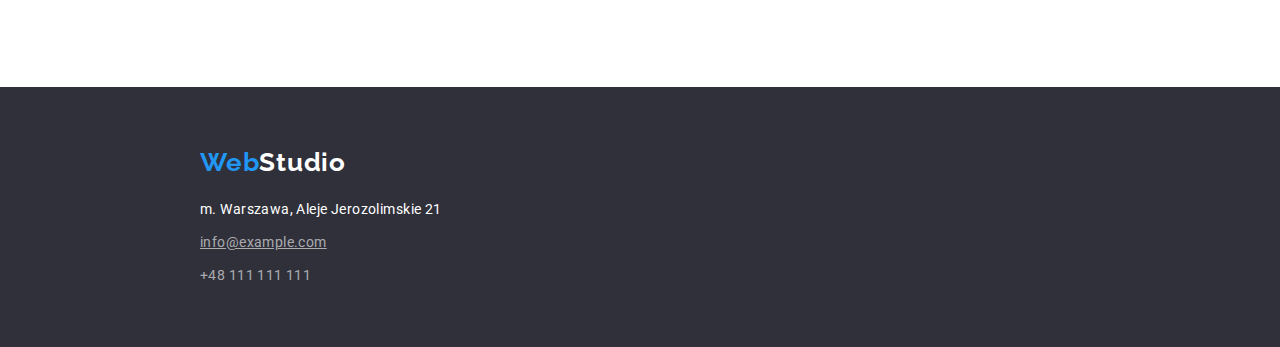
==== commit 46743656: "css update" ====
--- a/portfolio.html
+++ b/portfolio.html
@@ -38,10 +38,10 @@
                 </ul>
               </nav>
               <ul class="contacts">
-                <li>
+                <li class="list-item-address">
                   <a href="mailto:info@devstudio.com" target="_blank">info@devstudio.com</a>
                 </li>
-                <li>
+                <li class="list-item-address">
                   <a href="tel:+48111111111" target="_blank">+48 111 111 111</a>
                 </li>
               </ul>
--- a/css/styles.css
+++ b/css/styles.css
@@ -13,6 +13,7 @@
   --lightGray: #e5e5e5;
   --gray: #757575;
   --darkGray: #2f303a;
+  --whiteGray: #ececec;
 }
 body {
   font-family: 'Roboto', sans-serif;
@@ -27,7 +28,6 @@
 .container {
   width: 1200px;
   margin: auto;
-  background-color: goldenrod;
 }
 .section {
   padding-top: 94px;
@@ -36,7 +36,7 @@
 .top-nav {
   background-color: var(--white);
 
-  border-bottom: 1px solid red; /*zmienic kolor*/
+  border-bottom: 1px solid var(--whiteGray); /*zmienic kolor*/
   width: 1600px;
 }
 .top-box {
@@ -351,7 +351,7 @@
   justify-content: center;
 }
 .button-item {
-  padding: 6px;
+  padding: 6px 22px;
   border: none;
   background: var(--bright);
   border-radius: 4px;
@@ -381,9 +381,7 @@
 
   background-color: white;
 }
-.portfolio-item {
-  border-bottom: 1px solid #eeeeee;
-}
+
 .images-portfolio h3 {
   font-weight: 700;
   font-size: 18px;
@@ -405,4 +403,5 @@
   border-right: 1px solid #eeeeee;
   border-left: 1px solid #eeeeee;
   padding-left: 24px;
-}
+  border-bottom: 1px solid #eeeeee;
+}
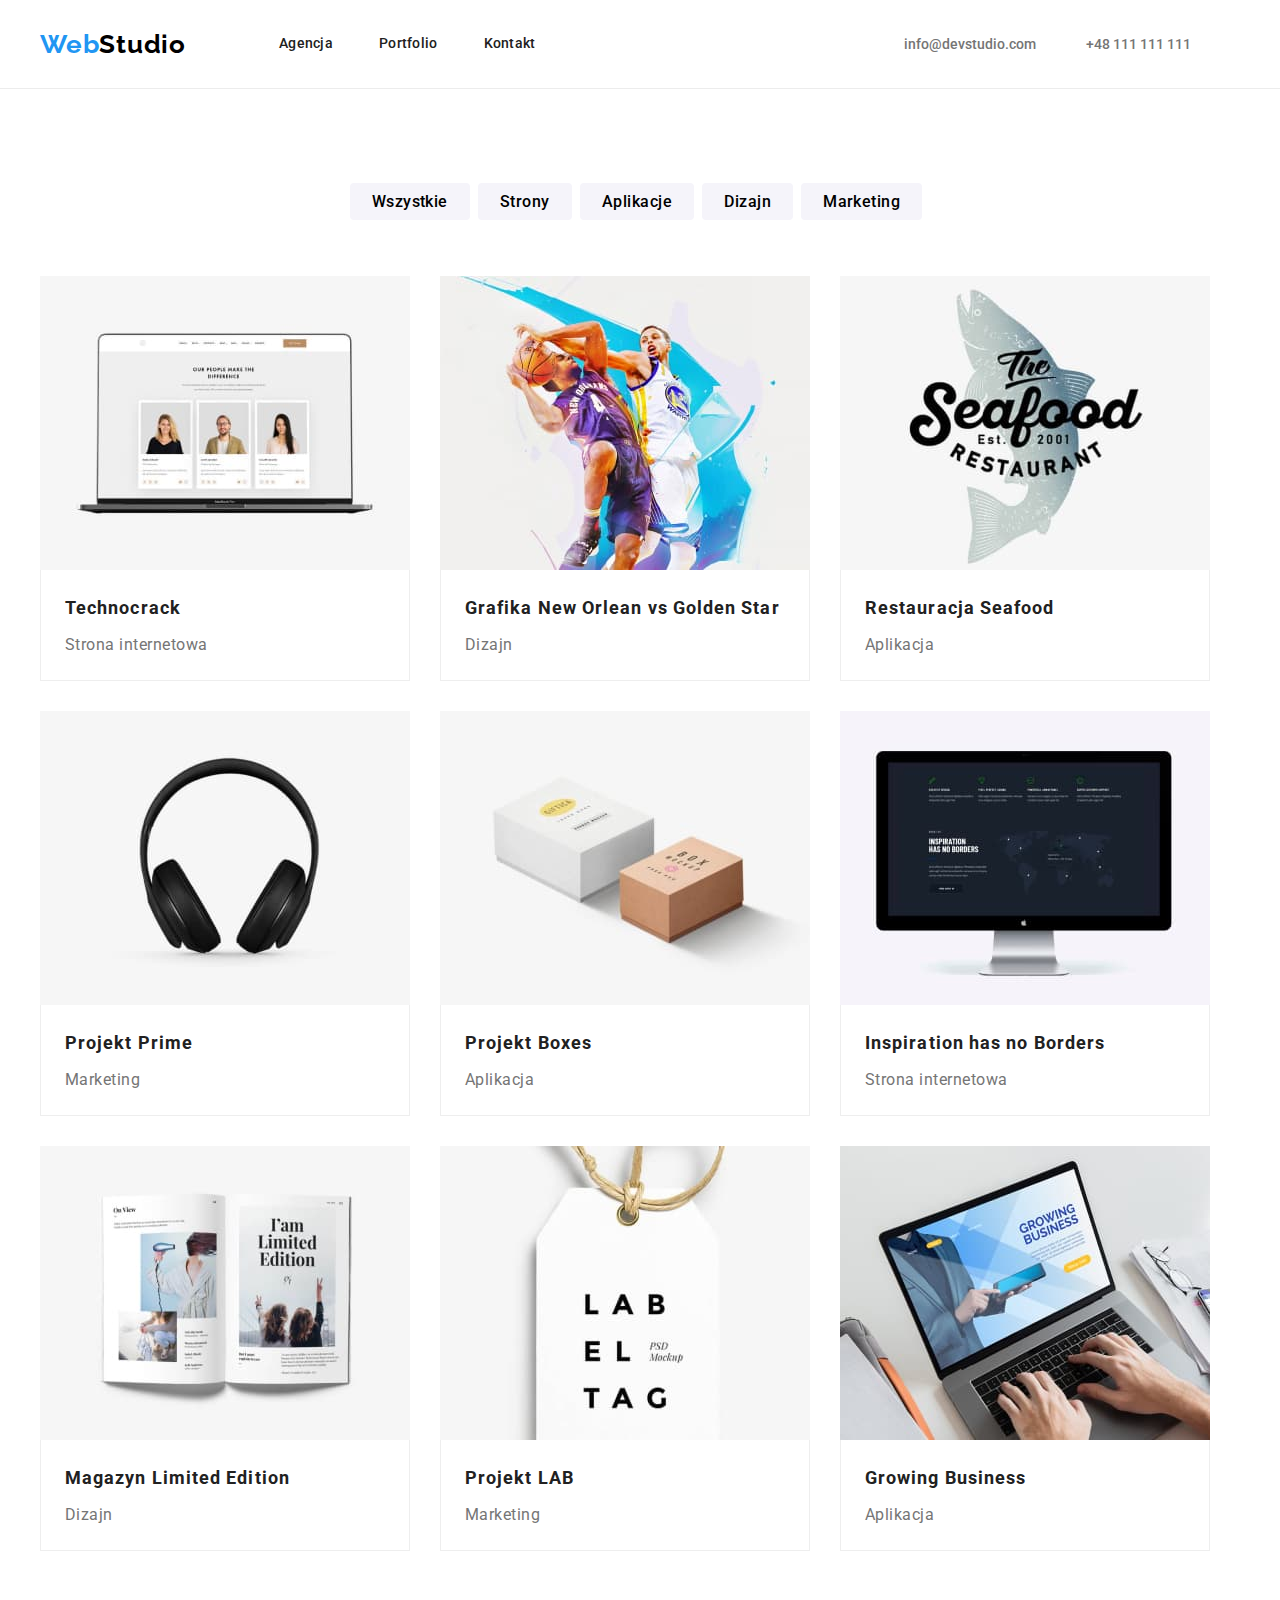
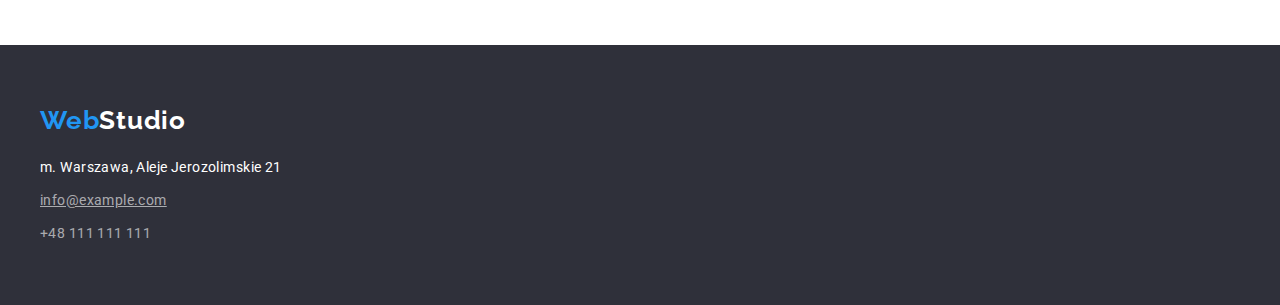
==== commit ee0e37d1: "css update" ====
--- a/portfolio.html
+++ b/portfolio.html
@@ -21,167 +21,164 @@
       href="https://fonts.googleapis.com/css2?family=Raleway:wght@700&family=Roboto:wght@400;500;700;900&display=swap"
       rel="stylesheet"
     />
+  </head>
+  <body>
+    <div class="wrapper">
+      <header class="top-nav">
+        <div class="container" style="background-color: var(--white)">
+          <div class="top-box">
+            <a class="logo" href="index.html"><span class="logo-first-letters">Web</span>Studio</a>
+            <nav>
+              <ul class="menu">
+                <li><a href="#">Agencja</a></li>
+                <li><a href="#">Portfolio</a></li>
+                <li><a href="#">Kontakt</a></li>
+              </ul>
+            </nav>
+            <ul class="contacts">
+              <li class="list-item-address">
+                <a href="mailto:info@devstudio.com" target="_blank">info@devstudio.com</a>
+              </li>
+              <li class="list-item-address">
+                <a href="tel:+48111111111" target="_blank">+48 111 111 111</a>
+              </li>
+            </ul>
+          </div>
+        </div>
+      </header>
 
-    <body>
-      <div class="wrapper">
-        <header class="top-nav">
-          <div class="container" style="background-color: var(--white)">
-            <div class="top-box">
-              <a class="logo" href="index.html"
-                ><span class="logo-first-letters">Web</span>Studio</a
-              >
-              <nav>
-                <ul class="menu">
-                  <li><a href="#">Agencja</a></li>
-                  <li><a href="#">Portfolio</a></li>
-                  <li><a href="#">Kontakt</a></li>
-                </ul>
-              </nav>
-              <ul class="contacts">
-                <li class="list-item-address">
-                  <a href="mailto:info@devstudio.com" target="_blank">info@devstudio.com</a>
-                </li>
-                <li class="list-item-address">
-                  <a href="tel:+48111111111" target="_blank">+48 111 111 111</a>
-                </li>
-              </ul>
-            </div>
+      <main>
+        <section class="section">
+          <div class="container">
+            <ul class="buttons-portfolio">
+              <li>
+                <button class="button-item" type="button">Wszystkie</button>
+              </li>
+              <li>
+                <button class="button-item" type="button">Strony</button>
+              </li>
+              <li>
+                <button class="button-item" type="button">Aplikacje</button>
+              </li>
+              <li>
+                <button class="button-item" type="button">Dizajn</button>
+              </li>
+              <li>
+                <button class="button-item" type="button">Marketing</button>
+              </li>
+            </ul>
+
+            <ul class="images-portfolio">
+              <li class="portfolio-item">
+                <figure>
+                  <img src="images/pic1.jpg" width="370" height="294" alt="" />
+                  <figcaption class="images-description">
+                    <h3>Technocrack</h3>
+                    <span>Strona internetowa</span>
+                  </figcaption>
+                </figure>
+              </li>
+              <li class="portfolio-item">
+                <figure>
+                  <img src="images/pic2.jpg" width="370" height="294" alt="" />
+                  <figcaption class="images-description">
+                    <h3>Grafika New Orlean vs Golden Star</h3>
+                    <span>Dizajn</span>
+                  </figcaption>
+                </figure>
+              </li>
+              <li class="portfolio-item">
+                <figure>
+                  <img src="images/pic3.jpg" width="370" height="294" alt="" />
+                  <figcaption class="images-description">
+                    <h3>Restauracja Seafood</h3>
+                    <span>Aplikacja</span>
+                  </figcaption>
+                </figure>
+              </li>
+              <li class="portfolio-item">
+                <figure>
+                  <img src="images/pic4.jpg" width="370" height="294" alt="" />
+                  <figcaption class="images-description">
+                    <h3>Projekt Prime</h3>
+                    <span>Marketing</span>
+                  </figcaption>
+                </figure>
+              </li>
+              <li class="portfolio-item">
+                <figure>
+                  <img src="images/pic5.jpg" width="370" height="294" alt="" />
+                  <figcaption class="images-description">
+                    <h3>Projekt Boxes</h3>
+                    <span>Aplikacja</span>
+                  </figcaption>
+                </figure>
+              </li>
+              <li class="portfolio-item">
+                <figure>
+                  <img src="images/pic6.jpg" width="370" height="294" alt="" />
+                  <figcaption class="images-description">
+                    <h3>Inspiration has no Borders</h3>
+                    <span>Strona internetowa</span>
+                  </figcaption>
+                </figure>
+              </li>
+              <li class="portfolio-item">
+                <figure>
+                  <img src="images/pic7.jpg" width="370" height="294" alt="" />
+                  <figcaption class="images-description">
+                    <h3>Magazyn Limited Edition</h3>
+                    <span>Dizajn</span>
+                  </figcaption>
+                </figure>
+              </li>
+              <li class="portfolio-item">
+                <figure>
+                  <img src="images/pic8.jpg" width="370" height="294" alt="" />
+                  <figcaption class="images-description">
+                    <h3>Projekt LAB</h3>
+                    <span>Marketing</span>
+                  </figcaption>
+                </figure>
+              </li>
+              <li class="portfolio-item">
+                <figure>
+                  <img src="images/pic9.jpg" width="370" height="294" alt="" />
+                  <figcaption class="images-description">
+                    <h3>Growing Business</h3>
+                    <span>Aplikacja</span>
+                  </figcaption>
+                </figure>
+              </li>
+            </ul>
           </div>
-        </header>
+        </section>
+      </main>
+      <footer class="footer">
+        <div class="container" style="background-color: var(--darkGray)">
+          <a class="logo-footer" href="#"><span class="logo-first-letters">Web</span>Studio</a>
 
-        <main>
-          <section class="section">
-            <div class="container">
-              <ul class="buttons-portfolio">
-                <li>
-                  <button class="button-item" type="button">Wszystkie</button>
-                </li>
-                <li>
-                  <button class="button-item" type="button">Strony</button>
-                </li>
-                <li>
-                  <button class="button-item" type="button">Aplikacje</button>
-                </li>
-                <li>
-                  <button class="button-item" type="button">Dizajn</button>
-                </li>
-                <li>
-                  <button class="button-item" type="button">Marketing</button>
-                </li>
-              </ul>
+          <address>
+            <ul class="footer-address">
+              <li class="first-item">
+                <a
+                  href="https://www.google.pl/maps/place/al.+Jerozolimskie+21,+00-508+Warszawa/@52.2305286,21.013843,17z/data=!3m1!4b1!4m5!3m4!1s0x471eccf3e52bee23:0xc5163bc7ec8d4437!8m2!3d52.2305286!4d21.0160317
+     "
+                  target="_blank"
+                  >m. Warszawa, Aleje Jerozolimskie 21</a
+                >
+              </li>
 
-              <ul class="images-portfolio">
-                <li class="portfolio-item">
-                  <figure>
-                    <img src="images/pic1.jpg" width="370" height="294" alt="" />
-                    <figcaption class="images-description">
-                      <h3>Technocrack</h3>
-                      <span>Strona internetowa</span>
-                    </figcaption>
-                  </figure>
-                </li>
-                <li class="portfolio-item">
-                  <figure>
-                    <img src="images/pic2.jpg" width="370" height="294" alt="" />
-                    <figcaption class="images-description">
-                      <h3>Grafika New Orlean vs Golden Star</h3>
-                      <span>Dizajn</span>
-                    </figcaption>
-                  </figure>
-                </li>
-                <li class="portfolio-item">
-                  <figure>
-                    <img src="images/pic3.jpg" width="370" height="294" alt="" />
-                    <figcaption class="images-description">
-                      <h3>Restauracja Seafood</h3>
-                      <span>Aplikacja</span>
-                    </figcaption>
-                  </figure>
-                </li>
-                <li class="portfolio-item">
-                  <figure>
-                    <img src="images/pic4.jpg" width="370" height="294" alt="" />
-                    <figcaption class="images-description">
-                      <h3>Projekt Prime</h3>
-                      <span>Marketing</span>
-                    </figcaption>
-                  </figure>
-                </li>
-                <li class="portfolio-item">
-                  <figure>
-                    <img src="images/pic5.jpg" width="370" height="294" alt="" />
-                    <figcaption class="images-description">
-                      <h3>Projekt Boxes</h3>
-                      <span>Aplikacja</span>
-                    </figcaption>
-                  </figure>
-                </li>
-                <li class="portfolio-item">
-                  <figure>
-                    <img src="images/pic6.jpg" width="370" height="294" alt="" />
-                    <figcaption class="images-description">
-                      <h3>Inspiration has no Borders</h3>
-                      <span>Strona internetowa</span>
-                    </figcaption>
-                  </figure>
-                </li>
-                <li class="portfolio-item">
-                  <figure>
-                    <img src="images/pic7.jpg" width="370" height="294" alt="" />
-                    <figcaption class="images-description">
-                      <h3>Magazyn Limited Edition</h3>
-                      <span>Dizajn</span>
-                    </figcaption>
-                  </figure>
-                </li>
-                <li class="portfolio-item">
-                  <figure>
-                    <img src="images/pic8.jpg" width="370" height="294" alt="" />
-                    <figcaption class="images-description">
-                      <h3>Projekt LAB</h3>
-                      <span>Marketing</span>
-                    </figcaption>
-                  </figure>
-                </li>
-                <li class="portfolio-item">
-                  <figure>
-                    <img src="images/pic9.jpg" width="370" height="294" alt="" />
-                    <figcaption class="images-description">
-                      <h3>Growing Business</h3>
-                      <span>Aplikacja</span>
-                    </figcaption>
-                  </figure>
-                </li>
-              </ul>
-            </div>
-          </section>
-        </main>
-        <footer class="footer">
-          <div class="container" style="background-color: var(--darkGray)">
-            <a class="logo-footer" href="#"><span class="logo-first-letters">Web</span>Studio</a>
-
-            <address>
-              <ul class="footer-address">
-                <li class="first-item">
-                  <a
-                    href="https://www.google.pl/maps/place/al.+Jerozolimskie+21,+00-508+Warszawa/@52.2305286,21.013843,17z/data=!3m1!4b1!4m5!3m4!1s0x471eccf3e52bee23:0xc5163bc7ec8d4437!8m2!3d52.2305286!4d21.0160317
-     "
-                    target="_blank"
-                    >m. Warszawa, Aleje Jerozolimskie 21</a
-                  >
-                </li>
-
-                <li class="second-item">
-                  <a href="mailto:info@example.com" target="_blank">info@example.com</a>
-                </li>
-                <li class="third-item">
-                  <a href="tel:+48111111111" target="_blank">+48 111 111 111</a>
-                </li>
-              </ul>
-            </address>
-          </div>
-        </footer>
-      </div>
-    </body>
-  </head>
+              <li class="second-item">
+                <a href="mailto:info@example.com" target="_blank">info@example.com</a>
+              </li>
+              <li class="third-item">
+                <a href="tel:+48111111111" target="_blank">+48 111 111 111</a>
+              </li>
+            </ul>
+          </address>
+        </div>
+      </footer>
+    </div>
+  </body>
 </html>
--- a/css/styles.css
+++ b/css/styles.css
@@ -21,7 +21,6 @@
   color: var(--veryDark);
 }
 .wrapper {
-  width: 1600px;
   background-color: var(--white);
   margin: auto;
 }
@@ -36,8 +35,7 @@
 .top-nav {
   background-color: var(--white);
 
-  border-bottom: 1px solid var(--whiteGray); /*zmienic kolor*/
-  width: 1600px;
+  border-bottom: 1px solid var(--whiteGray);
 }
 .top-box {
   display: flex;
@@ -116,7 +114,6 @@
   color: var(--blue);
 }
 .big-title {
-  width: 1600px;
   height: 600px;
   display: flex;
   background: var(--darkGray);
@@ -158,9 +155,7 @@
   letter-spacing: 0.03em;
   display: flex;
 
-  width: 1170px;
-
-  margin-left: 215px;
+  margin: auto;
   padding: 0;
 }
 .description-list li {
@@ -185,15 +180,17 @@
   letter-spacing: 0.03em;
   color: var(--gray);
 }
-
+.container .images-studio-top {
+  margin: auto;
+}
 .small-title {
   font-weight: 700;
   font-size: 36px;
   line-height: 1.16;
-  text-align: left;
-  letter-spacing: 0.03em;
-
-  margin-left: 624px;
+
+  letter-spacing: 0.03em;
+  text-align: center;
+  margin-bottom: 50px;
 }
 
 .images-studio-top {
@@ -255,10 +252,7 @@
 }
 
 .footer {
-  width: 1600px;
-
   background: var(--darkGray);
-  margin: 0 auto;
 }
 
 .footer a:hover {
@@ -274,7 +268,6 @@
   letter-spacing: 0.03em;
   padding-top: 60px;
   display: inline-block;
-  /*ustawic padding top*/
 }
 .footer .logo-footer {
   text-decoration: none;
@@ -377,31 +370,36 @@
   display: flex;
   flex-wrap: wrap;
   gap: 30px;
-  padding: 15px;
-
-  background-color: white;
+
+  background-color: var(--white);
+}
+.portfolio-item img {
+  vertical-align: middle;
 }
 
 .images-portfolio h3 {
   font-weight: 700;
   font-size: 18px;
   line-height: 2;
-  margin-top: 20px;
+
   letter-spacing: 0.06em;
 }
 
 .images-portfolio span {
   font-size: 16px;
   line-height: 1.87;
+
+  margin-top: 4px;
+  letter-spacing: 0.03em;
+  display: flex;
+  flex-direction: column;
+  color: var(--gray);
+}
+.images-description {
+  padding-left: 24px;
   padding-bottom: 20px;
-  margin-top: 4px;
-  letter-spacing: 0.03em;
-  display: inline-block;
-  color: var(--gray);
-}
-.images-description {
+  border-bottom: 1px solid #eeeeee;
   border-right: 1px solid #eeeeee;
   border-left: 1px solid #eeeeee;
-  padding-left: 24px;
-  border-bottom: 1px solid #eeeeee;
-}
+  padding-top: 20px;
+}
